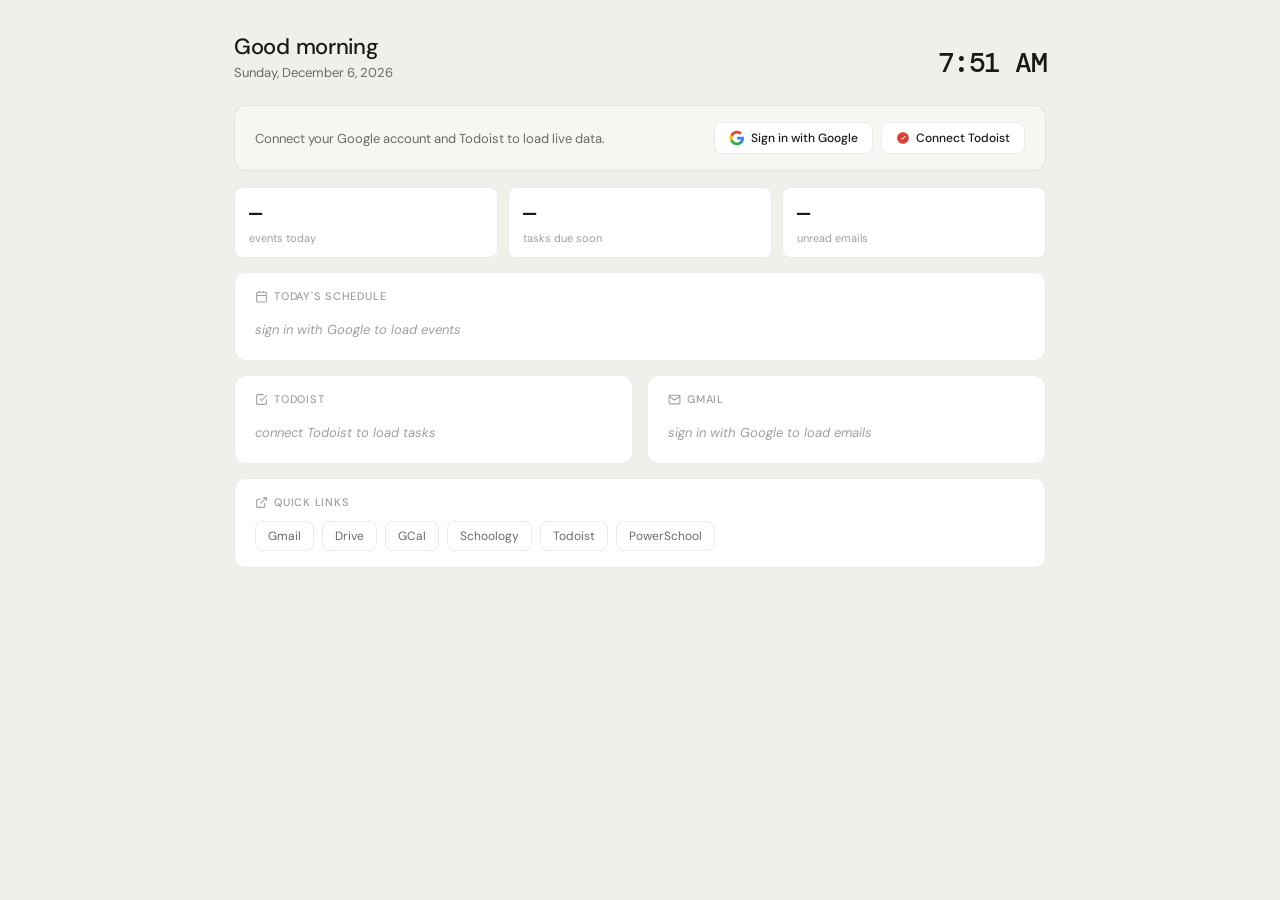
==== index.html @ 75e8c650 "feat: add Google and Todoist OAuth integration with PKCE - Implemented Google OAuth authentication a" ====
<!DOCTYPE html>
<html lang="en">
<head>
  <meta charset="UTF-8" />
  <meta name="viewport" content="width=device-width, initial-scale=1.0" />
  <title>SAS Dashboard</title>
  <link rel="stylesheet" href="src/style.css" />
  <link rel="preconnect" href="https://fonts.googleapis.com" />
  <link href="https://fonts.googleapis.com/css2?family=DM+Sans:wght@400;500&family=DM+Mono:wght@400;500&display=swap" rel="stylesheet" />
</head>
<body>
  <div id="app">
    <div class="dash">
      <div class="top-bar">
        <div class="greeting-block">
          <div class="greeting" id="greeting">Good morning</div>
          <div class="date-str" id="date-str"></div>
        </div>
        <div class="right-top">
          <div class="time-badge" id="clock"></div>
          <button class="signout-btn" id="signout-btn" style="display:none" onclick="signOut()">sign out</button>
        </div>
      </div>

      <div id="auth-banner" class="auth-banner">
        <div class="auth-text">Connect your Google account and Todoist to load live data.</div>
        <div class="auth-buttons">
          <button class="auth-btn google" id="google-auth-btn" onclick="signInGoogle()">
            <svg width="16" height="16" viewBox="0 0 24 24" fill="none" style="vertical-align:-3px;margin-right:6px"><path d="M22.56 12.25c0-.78-.07-1.53-.2-2.25H12v4.26h5.92c-.26 1.37-1.04 2.53-2.21 3.31v2.77h3.57c2.08-1.92 3.28-4.74 3.28-8.09z" fill="#4285F4"/><path d="M12 23c2.97 0 5.46-.98 7.28-2.66l-3.57-2.77c-.98.66-2.23 1.06-3.71 1.06-2.86 0-5.29-1.93-6.16-4.53H2.18v2.84C3.99 20.53 7.7 23 12 23z" fill="#34A853"/><path d="M5.84 14.09c-.22-.66-.35-1.36-.35-2.09s.13-1.43.35-2.09V7.07H2.18C1.43 8.55 1 10.22 1 12s.43 3.45 1.18 4.93l3.66-2.84z" fill="#FBBC05"/><path d="M12 5.38c1.62 0 3.06.56 4.21 1.64l3.15-3.15C17.45 2.09 14.97 1 12 1 7.7 1 3.99 3.47 2.18 7.07l3.66 2.84c.87-2.6 3.3-4.53 6.16-4.53z" fill="#EA4335"/></svg>
            Sign in with Google
          </button>
          <button class="auth-btn todoist" id="todoist-auth-btn" onclick="connectTodoist()">
            <svg width="14" height="14" viewBox="0 0 24 24" fill="#DB4035" style="vertical-align:-2px;margin-right:6px"><path d="M12 2C6.477 2 2 6.477 2 12s4.477 10 10 10 10-4.477 10-10S17.523 2 12 2zm4.5 7.5l-5.25 5.25-2.25-2.25 1.06-1.06 1.19 1.19 4.19-4.19L16.5 9.5z"/></svg>
            Connect Todoist
          </button>
        </div>
      </div>

      <div class="stat-row">
        <div class="stat">
          <div class="stat-val" id="stat-events">—</div>
          <div class="stat-lbl">events today</div>
        </div>
        <div class="stat">
          <div class="stat-val" id="stat-tasks">—</div>
          <div class="stat-lbl">tasks due soon</div>
        </div>
        <div class="stat">
          <div class="stat-val" id="stat-email">—</div>
          <div class="stat-lbl">unread emails</div>
        </div>
      </div>

      <div class="grid">
        <div class="card card-full">
          <div class="card-label">
            <svg width="13" height="13" viewBox="0 0 24 24" fill="none" stroke="currentColor" stroke-width="2" aria-hidden="true"><rect x="3" y="4" width="18" height="18" rx="2"/><line x1="16" y1="2" x2="16" y2="6"/><line x1="8" y1="2" x2="8" y2="6"/><line x1="3" y1="10" x2="21" y2="10"/></svg>
            today's schedule
          </div>
          <div id="events-list"><div class="empty-state">sign in with Google to load events</div></div>
        </div>

        <div class="card">
          <div class="card-label">
            <svg width="13" height="13" viewBox="0 0 24 24" fill="none" stroke="currentColor" stroke-width="2" aria-hidden="true"><polyline points="9 11 12 14 22 4"/><path d="M21 12v7a2 2 0 01-2 2H5a2 2 0 01-2-2V5a2 2 0 012-2h11"/></svg>
            todoist
          </div>
          <div id="tasks-list"><div class="empty-state">connect Todoist to load tasks</div></div>
        </div>

        <div class="card">
          <div class="card-label">
            <svg width="13" height="13" viewBox="0 0 24 24" fill="none" stroke="currentColor" stroke-width="2" aria-hidden="true"><path d="M4 4h16c1.1 0 2 .9 2 2v12c0 1.1-.9 2-2 2H4c-1.1 0-2-.9-2-2V6c0-1.1.9-2 2-2z"/><polyline points="22,6 12,13 2,6"/></svg>
            gmail
          </div>
          <div id="email-list"><div class="empty-state">sign in with Google to load emails</div></div>
        </div>

        <div class="card card-full">
          <div class="card-label">
            <svg width="13" height="13" viewBox="0 0 24 24" fill="none" stroke="currentColor" stroke-width="2" aria-hidden="true"><path d="M18 13v6a2 2 0 01-2 2H5a2 2 0 01-2-2V8a2 2 0 012-2h6"/><polyline points="15 3 21 3 21 9"/><line x1="10" y1="14" x2="21" y2="3"/></svg>
            quick links
          </div>
          <div class="links-row">
            <a class="quick-link" href="https://mail.google.com" target="_blank">Gmail</a>
            <a class="quick-link" href="https://drive.google.com" target="_blank">Drive</a>
            <a class="quick-link" href="https://calendar.google.com" target="_blank">GCal</a>
            <a class="quick-link" href="https://sas.schoology.com" target="_blank">Schoology</a>
            <a class="quick-link" href="https://todoist.com" target="_blank">Todoist</a>
            <a class="quick-link" href="https://powerschool.sas.edu.sg" target="_blank">PowerSchool</a>
          </div>
        </div>
      </div>
    </div>
  </div>

  <script src="src/config.js"></script>
  <script src="src/auth.js"></script>
  <script src="src/gcal.js"></script>
  <script src="src/gmail.js"></script>
  <script src="src/todoist.js"></script>
  <script src="src/ui.js"></script>
  <script src="src/app.js"></script>
</body>
</html>
---- src/style.css ----
:root {
  --bg: #ffffff;
  --bg-secondary: #f7f6f3;
  --bg-tertiary: #f0efe9;
  --text: #1a1917;
  --text-secondary: #6b6a65;
  --text-tertiary: #a09f99;
  --border: rgba(0,0,0,0.08);
  --border-hover: rgba(0,0,0,0.15);
  --radius-md: 8px;
  --radius-lg: 12px;
  --blue: #378ADD;
  --blue-bg: #E6F1FB;
  --blue-text: #0C447C;
  --teal: #1D9E75;
  --teal-bg: #E1F5EE;
  --teal-text: #085041;
  --coral: #D85A30;
  --coral-bg: #FAECE7;
  --coral-text: #4A1B0C;
  --purple: #7F77DD;
  --purple-bg: #EEEDFE;
  --purple-text: #26215C;
  --amber: #BA7517;
  --amber-bg: #FAEEDA;
  --amber-text: #412402;
  --font: 'DM Sans', system-ui, sans-serif;
  --font-mono: 'DM Mono', monospace;
}

@media (prefers-color-scheme: dark) {
  :root {
    --bg: #1c1b18;
    --bg-secondary: #242320;
    --bg-tertiary: #2a2926;
    --text: #f0efe9;
    --text-secondary: #9c9b95;
    --text-tertiary: #6b6a65;
    --border: rgba(255,255,255,0.08);
    --border-hover: rgba(255,255,255,0.15);
    --blue-bg: #0c2d4a;
    --blue-text: #85B7EB;
    --teal-bg: #062e22;
    --teal-text: #5DCAA5;
    --coral-bg: #3a1a0e;
    --coral-text: #F0997B;
    --purple-bg: #1e1c40;
    --purple-text: #AFA9EC;
    --amber-bg: #2e1e06;
    --amber-text: #FAC775;
  }
}

*, *::before, *::after { box-sizing: border-box; margin: 0; padding: 0; }

html, body {
  min-height: 100vh;
  background: var(--bg-tertiary);
  font-family: var(--font);
  color: var(--text);
  -webkit-font-smoothing: antialiased;
}

#app {
  max-width: 860px;
  margin: 0 auto;
  padding: 2rem 1.5rem 4rem;
}

.dash {}

.top-bar {
  display: flex;
  justify-content: space-between;
  align-items: flex-end;
  margin-bottom: 1.5rem;
}

.right-top {
  display: flex;
  flex-direction: column;
  align-items: flex-end;
  gap: 4px;
}

.greeting {
  font-size: 22px;
  font-weight: 500;
  color: var(--text);
  letter-spacing: -0.3px;
}

.date-str {
  font-size: 13px;
  color: var(--text-secondary);
  margin-top: 3px;
}

.time-badge {
  font-size: 28px;
  font-weight: 500;
  color: var(--text);
  letter-spacing: -1.5px;
  font-family: var(--font-mono);
}

.signout-btn {
  font-size: 11px;
  color: var(--text-tertiary);
  background: none;
  border: none;
  cursor: pointer;
  padding: 0;
  font-family: var(--font);
  text-decoration: underline;
  text-underline-offset: 2px;
}

.signout-btn:hover { color: var(--coral); }

.auth-banner {
  background: var(--bg-secondary);
  border: 0.5px solid var(--border);
  border-radius: var(--radius-lg);
  padding: 1rem 1.25rem;
  margin-bottom: 1rem;
  display: flex;
  align-items: center;
  justify-content: space-between;
  gap: 1rem;
  flex-wrap: wrap;
}

.auth-banner.hidden { display: none; }

.auth-text {
  font-size: 13px;
  color: var(--text-secondary);
}

.auth-buttons {
  display: flex;
  gap: 8px;
  flex-wrap: wrap;
}

.auth-btn {
  display: inline-flex;
  align-items: center;
  font-size: 12px;
  font-family: var(--font);
  font-weight: 500;
  padding: 7px 14px;
  border-radius: var(--radius-md);
  border: 0.5px solid var(--border);
  cursor: pointer;
  transition: background 0.1s, opacity 0.1s;
  background: var(--bg);
  color: var(--text);
}

.auth-btn:hover { background: var(--bg-tertiary); }
.auth-btn:disabled { opacity: 0.5; cursor: default; }
.auth-btn.connected { color: var(--teal); border-color: var(--teal); }

.stat-row {
  display: grid;
  grid-template-columns: repeat(3, 1fr);
  gap: 10px;
  margin-bottom: 14px;
}

.stat {
  background: var(--bg);
  border: 0.5px solid var(--border);
  border-radius: var(--radius-md);
  padding: 12px 14px;
}

.stat-val {
  font-size: 22px;
  font-weight: 500;
  color: var(--text);
  font-family: var(--font-mono);
  letter-spacing: -0.5px;
}

.stat-lbl {
  font-size: 11px;
  color: var(--text-tertiary);
  margin-top: 2px;
}

.grid {
  display: grid;
  grid-template-columns: 1fr 1fr;
  gap: 14px;
}

.card {
  background: var(--bg);
  border: 0.5px solid var(--border);
  border-radius: var(--radius-lg);
  padding: 1rem 1.25rem;
}

.card-full { grid-column: 1 / -1; }

.card-label {
  font-size: 11px;
  font-weight: 500;
  color: var(--text-tertiary);
  text-transform: uppercase;
  letter-spacing: 0.07em;
  margin-bottom: 12px;
  display: flex;
  align-items: center;
  gap: 6px;
}

.empty-state {
  font-size: 13px;
  color: var(--text-tertiary);
  padding: 6px 0;
  font-style: italic;
}

/* Events */
.event-row {
  display: flex;
  align-items: flex-start;
  gap: 10px;
  padding: 7px 0;
  border-bottom: 0.5px solid var(--border);
}
.event-row:last-child { border-bottom: none; padding-bottom: 0; }

.event-dot {
  width: 7px;
  height: 7px;
  border-radius: 50%;
  margin-top: 5px;
  flex-shrink: 0;
}

.event-time {
  font-size: 11px;
  color: var(--text-tertiary);
  min-width: 40px;
  margin-top: 1px;
  font-family: var(--font-mono);
}

.event-title { font-size: 13px; color: var(--text); line-height: 1.4; }
.event-title.now { font-weight: 500; }
.event-sub { font-size: 11px; color: var(--text-secondary); margin-top: 1px; }

.now-badge {
  font-size: 10px;
  font-weight: 500;
  background: var(--blue-bg);
  color: var(--blue-text);
  padding: 1px 6px;
  border-radius: 99px;
  margin-left: 6px;
  vertical-align: middle;
}

/* Tasks */
.task-row {
  display: flex;
  align-items: center;
  gap: 10px;
  padding: 7px 0;
  border-bottom: 0.5px solid var(--border);
}
.task-row:last-child { border-bottom: none; padding-bottom: 0; }

.task-check {
  width: 16px;
  height: 16px;
  border-radius: 4px;
  border: 0.5px solid var(--border-hover);
  flex-shrink: 0;
  cursor: pointer;
  display: flex;
  align-items: center;
  justify-content: center;
  transition: background 0.15s, border-color 0.15s;
}
.task-check:hover { border-color: var(--teal); }
.task-check.done { background: var(--teal); border-color: var(--teal); }
.task-check.done::after { content: ''; display: block; width: 4px; height: 7px; border: 2px solid white; border-top: none; border-left: none; transform: rotate(45deg) translate(-1px, -1px); }

.task-text { font-size: 13px; color: var(--text); flex: 1; line-height: 1.4; }
.task-text.done { text-decoration: line-through; color: var(--text-tertiary); }

.task-due { font-size: 11px; color: var(--text-tertiary); white-space: nowrap; font-family: var(--font-mono); }
.task-due.urgent { color: var(--coral); }
.task-due.soon { color: var(--amber); }

/* Gmail */
.email-row {
  display: flex;
  align-items: flex-start;
  gap: 10px;
  padding: 7px 0;
  border-bottom: 0.5px solid var(--border);
  cursor: pointer;
}
.email-row:last-child { border-bottom: none; padding-bottom: 0; }
.email-row:hover .email-subject { color: var(--text); }

.unread-dot {
  width: 6px;
  height: 6px;
  border-radius: 50%;
  background: var(--blue);
  flex-shrink: 0;
  margin-top: 7px;
}
.unread-dot.hidden { visibility: hidden; }

.email-avatar {
  width: 28px;
  height: 28px;
  border-radius: 50%;
  display: flex;
  align-items: center;
  justify-content: center;
  font-size: 10px;
  font-weight: 500;
  flex-shrink: 0;
  background: var(--bg-secondary);
  color: var(--text-secondary);
}

.email-info { flex: 1; min-width: 0; }
.email-sender { font-size: 12px; font-weight: 500; color: var(--text); }
.email-subject { font-size: 12px; color: var(--text-secondary); white-space: nowrap; overflow: hidden; text-overflow: ellipsis; }
.email-time { font-size: 11px; color: var(--text-tertiary); white-space: nowrap; font-family: var(--font-mono); }

/* Quick links */
.links-row { display: flex; gap: 8px; flex-wrap: wrap; }

.quick-link {
  display: inline-flex;
  align-items: center;
  font-size: 12px;
  color: var(--text-secondary);
  border: 0.5px solid var(--border);
  border-radius: var(--radius-md);
  padding: 6px 12px;
  cursor: pointer;
  text-decoration: none;
  transition: background 0.1s, border-color 0.1s;
  background: var(--bg);
}
.quick-link:hover { background: var(--bg-secondary); border-color: var(--border-hover); color: var(--text); }

/* Loading shimmer */
.shimmer {
  height: 13px;
  border-radius: 4px;
  background: linear-gradient(90deg, var(--bg-secondary) 25%, var(--bg-tertiary) 50%, var(--bg-secondary) 75%);
  background-size: 200% 100%;
  animation: shimmer 1.2s infinite;
  margin: 8px 0;
}
@keyframes shimmer { 0% { background-position: 200% 0; } 100% { background-position: -200% 0; } }

/* Responsive */
@media (max-width: 600px) {
  #app { padding: 1.25rem 1rem 3rem; }
  .grid { grid-template-columns: 1fr; }
  .card-full { grid-column: 1; }
  .stat-row { grid-template-columns: repeat(3, 1fr); gap: 8px; }
  .stat-val { font-size: 18px; }
  .auth-banner { flex-direction: column; align-items: flex-start; }
  .time-badge { font-size: 22px; }
  .greeting { font-size: 18px; }
}
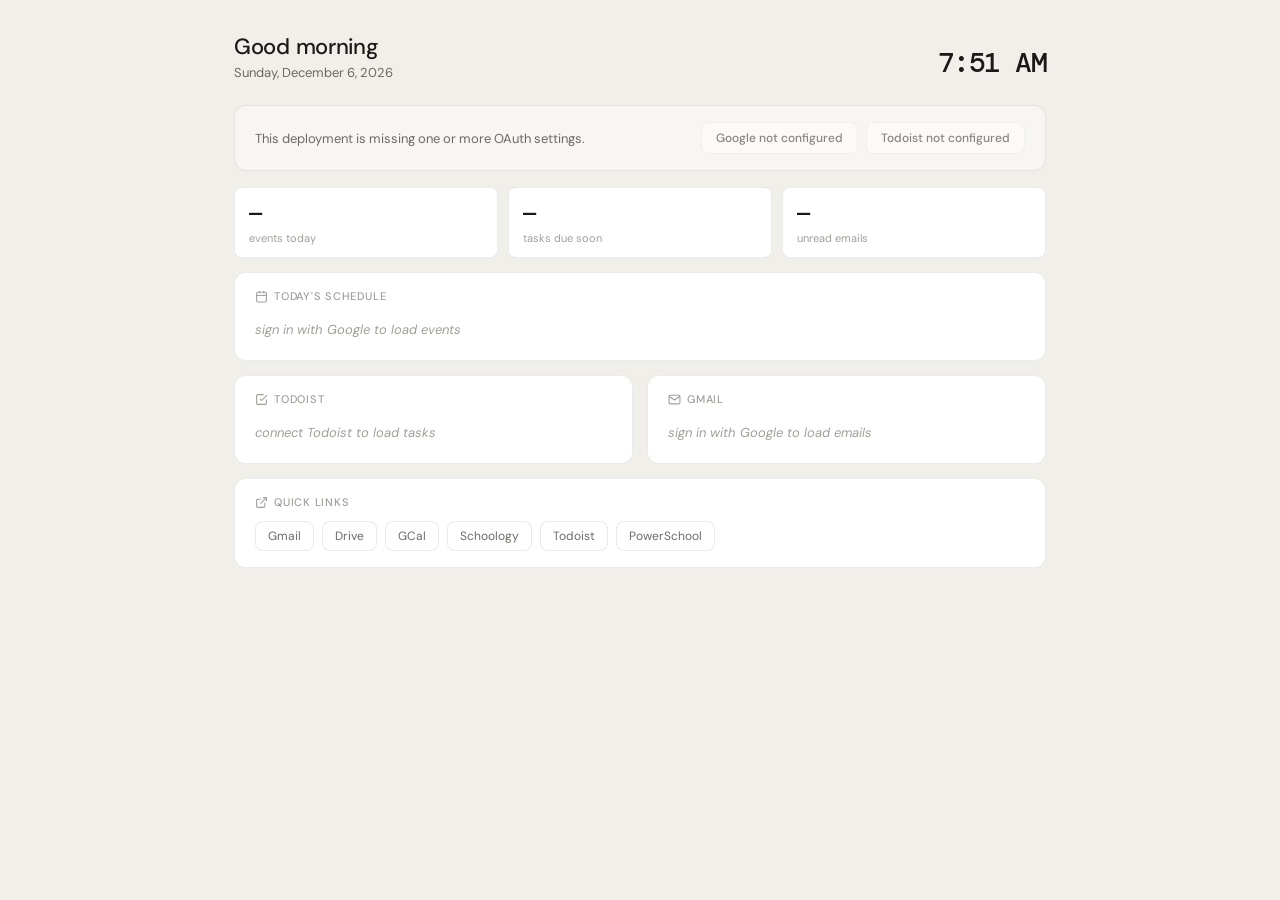
==== commit 3ae40144: "feat: enhance OAuth configuration and deployment process with GitHub Actions" ====
--- a/index.html
+++ b/index.html
@@ -94,6 +94,7 @@
     </div>
   </div>
 
+  <script src="src/runtime-secrets.js"></script>
   <script src="src/config.js"></script>
   <script src="src/auth.js"></script>
   <script src="src/gcal.js"></script>
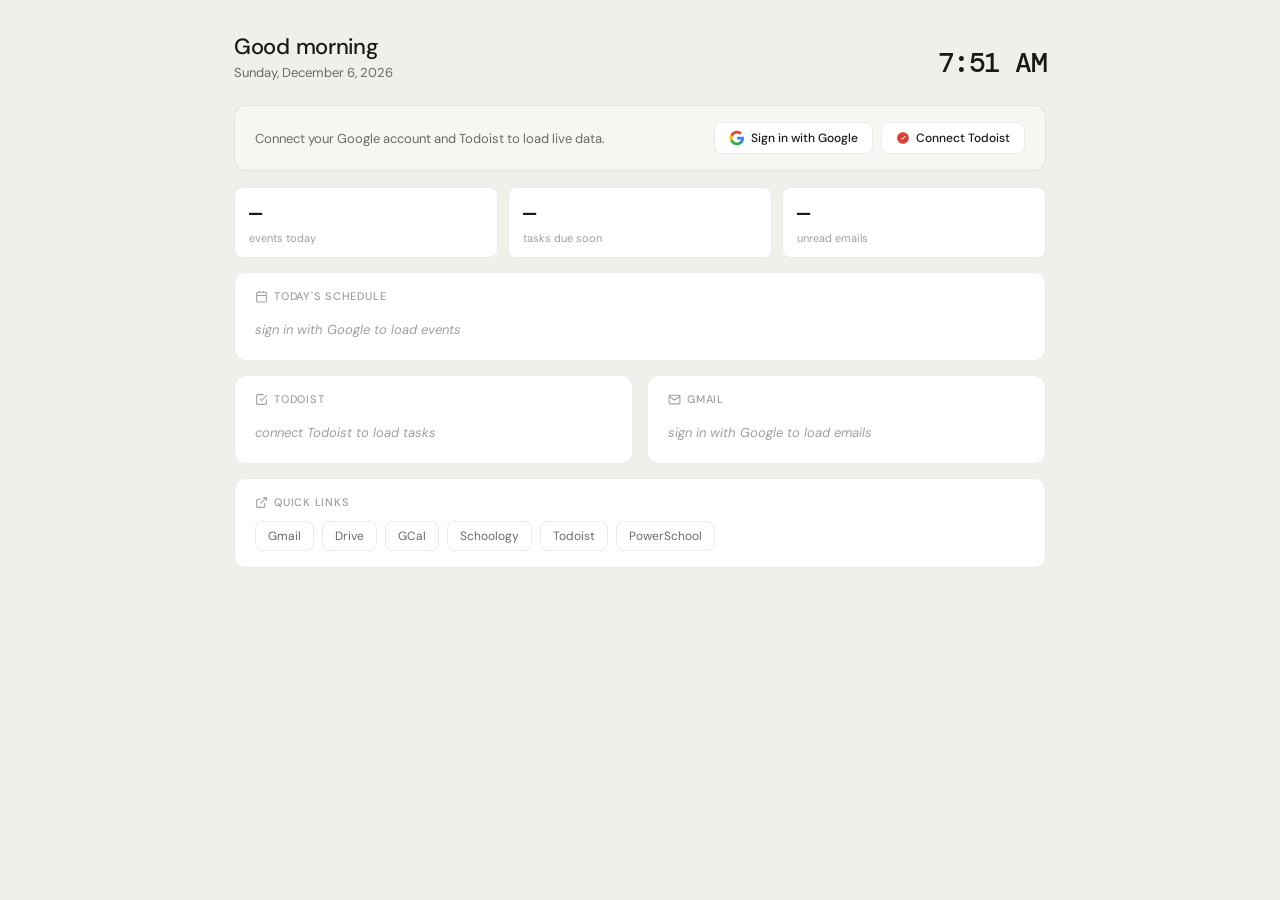
==== commit 0e0c102b: "refactor: remove GitHub Actions deployment workflow and update README for static site configuration" ====
--- a/index.html
+++ b/index.html
@@ -94,7 +94,6 @@
     </div>
   </div>
 
-  <script src="src/runtime-secrets.js"></script>
   <script src="src/config.js"></script>
   <script src="src/auth.js"></script>
   <script src="src/gcal.js"></script>
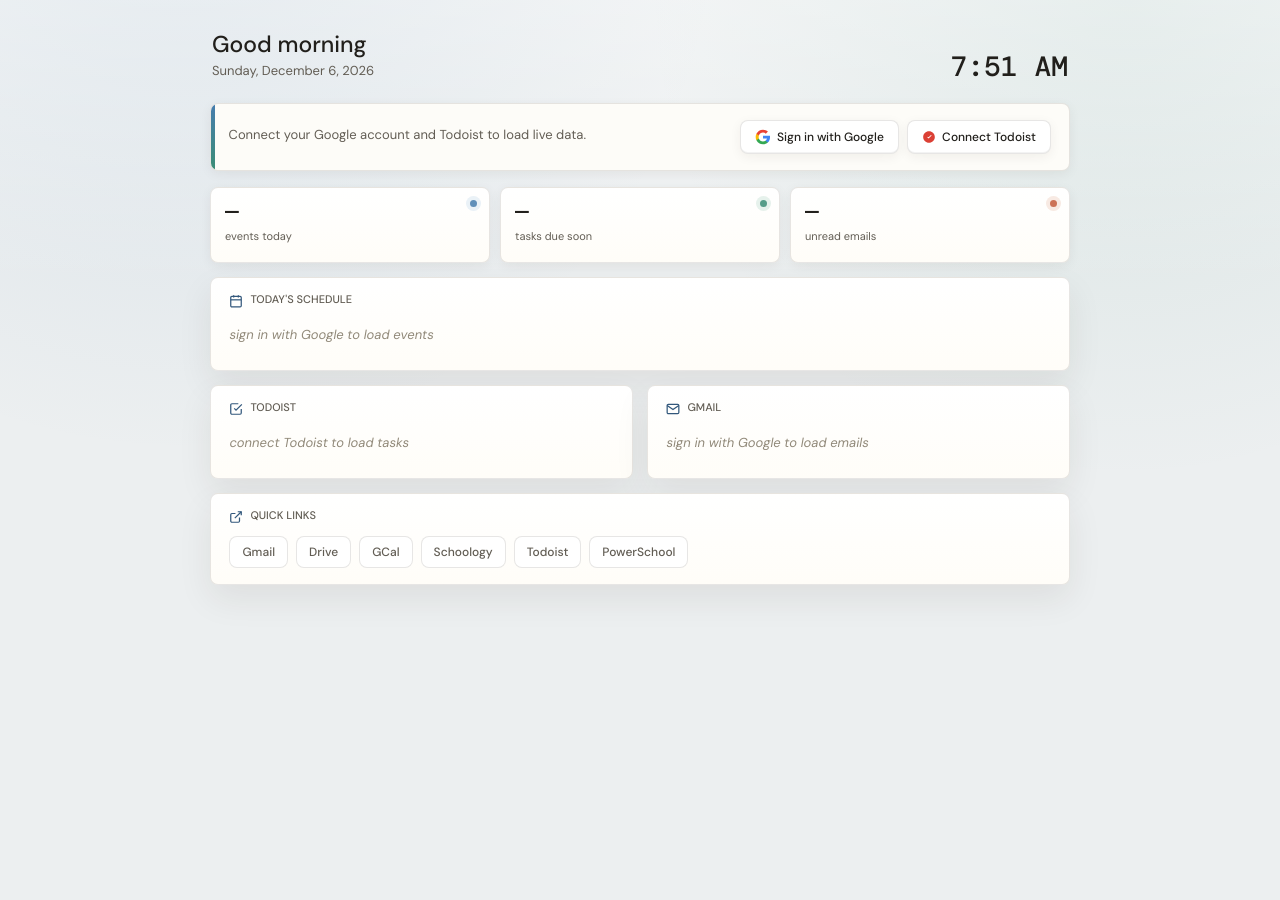
==== commit e8021616: "style: update styles for improved UI consistency and accessibility" ====
--- a/index.html
+++ b/index.html
@@ -6,7 +6,7 @@
   <title>SAS Dashboard</title>
   <link rel="stylesheet" href="src/style.css" />
   <link rel="preconnect" href="https://fonts.googleapis.com" />
-  <link href="https://fonts.googleapis.com/css2?family=DM+Sans:wght@400;500&family=DM+Mono:wght@400;500&display=swap" rel="stylesheet" />
+  <link href="https://fonts.googleapis.com/css2?family=DM+Sans:wght@400;500&amp;family=DM+Mono:wght@400;500&amp;display=swap" rel="stylesheet" />
 </head>
 <body>
   <div id="app">
@@ -82,18 +82,19 @@
             quick links
           </div>
           <div class="links-row">
-            <a class="quick-link" href="https://mail.google.com" target="_blank">Gmail</a>
-            <a class="quick-link" href="https://drive.google.com" target="_blank">Drive</a>
-            <a class="quick-link" href="https://calendar.google.com" target="_blank">GCal</a>
-            <a class="quick-link" href="https://sas.schoology.com" target="_blank">Schoology</a>
-            <a class="quick-link" href="https://todoist.com" target="_blank">Todoist</a>
-            <a class="quick-link" href="https://powerschool.sas.edu.sg" target="_blank">PowerSchool</a>
+            <a class="quick-link" href="https://mail.google.com" target="_blank" rel="noopener">Gmail</a>
+            <a class="quick-link" href="https://drive.google.com" target="_blank" rel="noopener">Drive</a>
+            <a class="quick-link" href="https://calendar.google.com" target="_blank" rel="noopener">GCal</a>
+            <a class="quick-link" href="https://sas.schoology.com" target="_blank" rel="noopener">Schoology</a>
+            <a class="quick-link" href="https://todoist.com" target="_blank" rel="noopener">Todoist</a>
+            <a class="quick-link" href="https://powerschool.sas.edu.sg" target="_blank" rel="noopener">PowerSchool</a>
           </div>
         </div>
       </div>
     </div>
   </div>
 
+  <script src="src/runtime-secrets.js"></script>
   <script src="src/config.js"></script>
   <script src="src/auth.js"></script>
   <script src="src/gcal.js"></script>
--- a/src/style.css
+++ b/src/style.css
@@ -1,315 +1,681 @@
 :root {
-  --bg: #ffffff;
-  --bg-secondary: #f7f6f3;
-  --bg-tertiary: #f0efe9;
-  --text: #1a1917;
-  --text-secondary: #6b6a65;
-  --text-tertiary: #a09f99;
-  --border: rgba(0,0,0,0.08);
-  --border-hover: rgba(0,0,0,0.15);
+  color-scheme: light dark;
+  --bg: #fbfaf7;
+  --bg-secondary: #f3f0ea;
+  --bg-tertiary: #eceff0;
+  --surface-warm: #fffdf8;
+  --surface-raised: #ffffff;
+  --text: #211f1b;
+  --text-secondary: #625d54;
+  --text-tertiary: #918979;
+  --border: rgba(36, 31, 24, 0.11);
+  --border-hover: rgba(36, 31, 24, 0.24);
+  --focus-ring: rgba(71, 125, 174, 0.28);
+  --shadow-soft: 0 14px 34px rgba(48, 38, 22, 0.08);
+  --shadow-lift: 0 18px 42px rgba(48, 38, 22, 0.11);
+  --shadow-tiny: 0 3px 12px rgba(48, 38, 22, 0.06);
+  --page-sheen: rgba(255, 255, 255, 0.36);
   --radius-md: 8px;
-  --radius-lg: 12px;
-  --blue: #378ADD;
-  --blue-bg: #E6F1FB;
-  --blue-text: #0C447C;
-  --teal: #1D9E75;
-  --teal-bg: #E1F5EE;
-  --teal-text: #085041;
-  --coral: #D85A30;
-  --coral-bg: #FAECE7;
-  --coral-text: #4A1B0C;
-  --purple: #7F77DD;
-  --purple-bg: #EEEDFE;
-  --purple-text: #26215C;
-  --amber: #BA7517;
-  --amber-bg: #FAEEDA;
-  --amber-text: #412402;
+  --radius-lg: 8px;
+  --blue: #477DAE;
+  --blue-bg: #E7F0F7;
+  --blue-text: #1C466E;
+  --teal: #3B8D76;
+  --teal-bg: #E3F0EA;
+  --teal-text: #184C3F;
+  --coral: #C45C3C;
+  --coral-bg: #F7E7DF;
+  --coral-text: #65301E;
+  --purple: #8370B5;
+  --purple-bg: #EEE9F6;
+  --purple-text: #46356B;
+  --amber: #B47824;
+  --amber-bg: #F7E9CD;
+  --amber-text: #5B3A0E;
   --font: 'DM Sans', system-ui, sans-serif;
   --font-mono: 'DM Mono', monospace;
 }
 
 @media (prefers-color-scheme: dark) {
   :root {
-    --bg: #1c1b18;
-    --bg-secondary: #242320;
-    --bg-tertiary: #2a2926;
-    --text: #f0efe9;
-    --text-secondary: #9c9b95;
-    --text-tertiary: #6b6a65;
-    --border: rgba(255,255,255,0.08);
-    --border-hover: rgba(255,255,255,0.15);
-    --blue-bg: #0c2d4a;
-    --blue-text: #85B7EB;
-    --teal-bg: #062e22;
-    --teal-text: #5DCAA5;
-    --coral-bg: #3a1a0e;
-    --coral-text: #F0997B;
-    --purple-bg: #1e1c40;
-    --purple-text: #AFA9EC;
-    --amber-bg: #2e1e06;
-    --amber-text: #FAC775;
-  }
-}
-
-*, *::before, *::after { box-sizing: border-box; margin: 0; padding: 0; }
-
-html, body {
+    --bg: #201f1c;
+    --bg-secondary: #2b2924;
+    --bg-tertiary: #151716;
+    --surface-warm: #25231f;
+    --surface-raised: #2a2823;
+    --text: #f4ead9;
+    --text-secondary: #c1b5a3;
+    --text-tertiary: #8f8372;
+    --border: rgba(255, 238, 210, 0.11);
+    --border-hover: rgba(255, 238, 210, 0.24);
+    --focus-ring: rgba(159, 196, 224, 0.24);
+    --shadow-soft: 0 18px 38px rgba(0, 0, 0, 0.26);
+    --shadow-lift: 0 22px 48px rgba(0, 0, 0, 0.34);
+    --shadow-tiny: 0 3px 14px rgba(0, 0, 0, 0.18);
+    --page-sheen: rgba(255, 238, 210, 0.04);
+    --blue-bg: #173145;
+    --blue-text: #9FC4E0;
+    --teal-bg: #14362D;
+    --teal-text: #8FCDB7;
+    --coral-bg: #3A2118;
+    --coral-text: #E8A184;
+    --purple-bg: #2C2540;
+    --purple-text: #C3B4EA;
+    --amber-bg: #3A2A12;
+    --amber-text: #EAC47E;
+  }
+}
+
+*, *::before, *::after {
+  box-sizing: border-box;
+  margin: 0;
+  padding: 0;
+}
+
+html {
+  min-height: 100%;
+  background:
+    radial-gradient(circle at 14% -10%, rgba(71, 125, 174, 0.12), transparent 34rem),
+    radial-gradient(circle at 88% 0%, rgba(59, 141, 118, 0.10), transparent 30rem),
+    var(--bg-tertiary);
+}
+
+body {
   min-height: 100vh;
-  background: var(--bg-tertiary);
+  background:
+    linear-gradient(180deg, var(--page-sheen), transparent 18rem),
+    transparent;
   font-family: var(--font);
   color: var(--text);
   -webkit-font-smoothing: antialiased;
+  text-rendering: geometricPrecision;
+}
+
+button,
+a {
+  -webkit-tap-highlight-color: transparent;
+}
+
+button,
+input,
+textarea,
+select {
+  font: inherit;
+}
+
+button:focus-visible,
+a:focus-visible,
+.task-check:focus-visible,
+.email-row:focus-visible {
+  outline: 3px solid var(--focus-ring);
+  outline-offset: 3px;
 }
 
 #app {
-  max-width: 860px;
+  width: min(100%, 908px);
   margin: 0 auto;
   padding: 2rem 1.5rem 4rem;
 }
 
-.dash {}
+.dash {
+  isolation: isolate;
+}
 
 .top-bar {
   display: flex;
   justify-content: space-between;
   align-items: flex-end;
-  margin-bottom: 1.5rem;
+  gap: 1rem;
+  margin-bottom: 1.35rem;
+  padding: 0 2px;
+}
+
+.greeting-block {
+  min-width: 0;
 }
 
 .right-top {
   display: flex;
   flex-direction: column;
   align-items: flex-end;
-  gap: 4px;
+  gap: 5px;
+  flex-shrink: 0;
 }
 
 .greeting {
-  font-size: 22px;
+  font-size: 23px;
   font-weight: 500;
   color: var(--text);
-  letter-spacing: -0.3px;
+  letter-spacing: 0;
+  line-height: 1.15;
 }
 
 .date-str {
   font-size: 13px;
   color: var(--text-secondary);
-  margin-top: 3px;
+  margin-top: 5px;
+  line-height: 1.35;
 }
 
 .time-badge {
   font-size: 28px;
   font-weight: 500;
   color: var(--text);
-  letter-spacing: -1.5px;
+  letter-spacing: 0;
+  line-height: 1;
   font-family: var(--font-mono);
+  font-variant-numeric: tabular-nums;
 }
 
 .signout-btn {
+  min-height: 24px;
   font-size: 11px;
   color: var(--text-tertiary);
   background: none;
   border: none;
   cursor: pointer;
-  padding: 0;
+  padding: 2px 0;
   font-family: var(--font);
   text-decoration: underline;
-  text-underline-offset: 2px;
-}
-
-.signout-btn:hover { color: var(--coral); }
+  text-underline-offset: 3px;
+  transition: color 0.16s ease;
+}
+
+.signout-btn:hover {
+  color: var(--coral);
+}
 
 .auth-banner {
-  background: var(--bg-secondary);
-  border: 0.5px solid var(--border);
+  position: relative;
+  overflow: hidden;
+  background: color-mix(in srgb, var(--surface-warm) 90%, var(--blue-bg));
+  border: 1px solid var(--border);
   border-radius: var(--radius-lg);
-  padding: 1rem 1.25rem;
+  padding: 1rem 1.1rem;
   margin-bottom: 1rem;
   display: flex;
   align-items: center;
   justify-content: space-between;
   gap: 1rem;
   flex-wrap: wrap;
-}
-
-.auth-banner.hidden { display: none; }
+  box-shadow: var(--shadow-tiny);
+}
+
+.auth-banner::before {
+  content: '';
+  position: absolute;
+  inset: 0 auto 0 0;
+  width: 4px;
+  background: linear-gradient(180deg, var(--blue), var(--teal));
+}
+
+.auth-banner.hidden {
+  display: none;
+}
 
 .auth-text {
+  position: relative;
+  max-width: 32rem;
   font-size: 13px;
+  line-height: 1.45;
   color: var(--text-secondary);
 }
 
 .auth-buttons {
+  position: relative;
   display: flex;
   gap: 8px;
   flex-wrap: wrap;
 }
 
 .auth-btn {
+  min-height: 34px;
   display: inline-flex;
   align-items: center;
+  justify-content: center;
   font-size: 12px;
   font-family: var(--font);
   font-weight: 500;
-  padding: 7px 14px;
+  line-height: 1;
+  padding: 8px 14px;
   border-radius: var(--radius-md);
-  border: 0.5px solid var(--border);
+  border: 1px solid var(--border);
   cursor: pointer;
-  transition: background 0.1s, opacity 0.1s;
+  transition:
+    background 0.16s ease,
+    border-color 0.16s ease,
+    box-shadow 0.16s ease,
+    color 0.16s ease,
+    opacity 0.16s ease,
+    transform 0.16s ease;
+  background: var(--surface-raised);
+  color: var(--text);
+  box-shadow: inset 0 -1px 0 rgba(36, 31, 24, 0.05), var(--shadow-tiny);
+}
+
+.auth-btn svg {
+  flex: 0 0 auto;
+}
+
+.auth-btn:hover {
   background: var(--bg);
-  color: var(--text);
-}
-
-.auth-btn:hover { background: var(--bg-tertiary); }
-.auth-btn:disabled { opacity: 0.5; cursor: default; }
-.auth-btn.connected { color: var(--teal); border-color: var(--teal); }
+  border-color: var(--border-hover);
+  transform: translateY(-1px);
+}
+
+.auth-btn:active {
+  transform: translateY(0);
+}
+
+.auth-btn:disabled {
+  opacity: 0.55;
+  cursor: default;
+  transform: none;
+}
+
+.auth-btn.connected {
+  color: var(--teal-text);
+  border-color: color-mix(in srgb, var(--teal) 58%, transparent);
+  background: var(--teal-bg);
+}
 
 .stat-row {
   display: grid;
-  grid-template-columns: repeat(3, 1fr);
+  grid-template-columns: repeat(3, minmax(0, 1fr));
   gap: 10px;
   margin-bottom: 14px;
 }
 
 .stat {
-  background: var(--bg);
-  border: 0.5px solid var(--border);
+  position: relative;
+  overflow: hidden;
+  min-height: 76px;
+  background: linear-gradient(180deg, var(--surface-raised), var(--surface-warm));
+  border: 1px solid var(--border);
   border-radius: var(--radius-md);
   padding: 12px 14px;
+  box-shadow: var(--shadow-tiny);
+}
+
+.stat::after {
+  content: '';
+  position: absolute;
+  right: 12px;
+  top: 12px;
+  width: 7px;
+  height: 7px;
+  border-radius: 50%;
+  background: var(--blue);
+  box-shadow: 0 0 0 4px var(--blue-bg);
+  opacity: 0.86;
+}
+
+.stat:nth-child(2)::after {
+  background: var(--teal);
+  box-shadow: 0 0 0 4px var(--teal-bg);
+}
+
+.stat:nth-child(3)::after {
+  background: var(--coral);
+  box-shadow: 0 0 0 4px var(--coral-bg);
 }
 
 .stat-val {
-  font-size: 22px;
+  font-size: 23px;
   font-weight: 500;
   color: var(--text);
   font-family: var(--font-mono);
-  letter-spacing: -0.5px;
+  font-variant-numeric: tabular-nums;
+  letter-spacing: 0;
+  line-height: 1.15;
 }
 
 .stat-lbl {
   font-size: 11px;
-  color: var(--text-tertiary);
-  margin-top: 2px;
+  color: var(--text-secondary);
+  margin-top: 5px;
+  line-height: 1.25;
 }
 
 .grid {
   display: grid;
-  grid-template-columns: 1fr 1fr;
+  grid-template-columns: minmax(0, 1fr) minmax(0, 1fr);
   gap: 14px;
 }
 
 .card {
-  background: var(--bg);
-  border: 0.5px solid var(--border);
+  background: linear-gradient(180deg, var(--surface-raised), var(--surface-warm));
+  border: 1px solid var(--border);
   border-radius: var(--radius-lg);
-  padding: 1rem 1.25rem;
-}
-
-.card-full { grid-column: 1 / -1; }
+  padding: 1rem 1.15rem;
+  box-shadow: var(--shadow-soft);
+  transition:
+    border-color 0.18s ease,
+    box-shadow 0.18s ease,
+    transform 0.18s ease;
+}
+
+.card:hover {
+  border-color: color-mix(in srgb, var(--border-hover) 72%, transparent);
+  box-shadow: var(--shadow-lift);
+  transform: translateY(-1px);
+}
+
+.card-full {
+  grid-column: 1 / -1;
+}
 
 .card-label {
   font-size: 11px;
   font-weight: 500;
-  color: var(--text-tertiary);
+  color: var(--text-secondary);
   text-transform: uppercase;
-  letter-spacing: 0.07em;
+  letter-spacing: 0;
   margin-bottom: 12px;
   display: flex;
   align-items: center;
-  gap: 6px;
+  gap: 7px;
+  line-height: 1;
+}
+
+.card-label svg {
+  width: 14px;
+  height: 14px;
+  color: var(--blue-text);
+  opacity: 0.9;
+  stroke-width: 2.1;
 }
 
 .empty-state {
+  min-height: 34px;
+  display: flex;
+  align-items: center;
   font-size: 13px;
   color: var(--text-tertiary);
-  padding: 6px 0;
+  line-height: 1.45;
+  padding: 7px 0;
   font-style: italic;
 }
 
 /* Events */
 .event-row {
-  display: flex;
+  position: relative;
+  display: grid;
+  grid-template-columns: 12px minmax(48px, auto) minmax(0, 1fr);
   align-items: flex-start;
   gap: 10px;
-  padding: 7px 0;
-  border-bottom: 0.5px solid var(--border);
-}
-.event-row:last-child { border-bottom: none; padding-bottom: 0; }
+  padding: 9px 0;
+  border-bottom: 1px solid var(--border);
+}
+
+.event-row:last-child {
+  border-bottom: none;
+  padding-bottom: 0;
+}
 
 .event-dot {
-  width: 7px;
-  height: 7px;
+  width: 8px;
+  height: 8px;
   border-radius: 50%;
   margin-top: 5px;
   flex-shrink: 0;
+  background: var(--teal);
+  box-shadow: 0 0 0 3px var(--teal-bg);
 }
 
 .event-time {
   font-size: 11px;
   color: var(--text-tertiary);
-  min-width: 40px;
+  min-width: 44px;
   margin-top: 1px;
   font-family: var(--font-mono);
-}
-
-.event-title { font-size: 13px; color: var(--text); line-height: 1.4; }
-.event-title.now { font-weight: 500; }
-.event-sub { font-size: 11px; color: var(--text-secondary); margin-top: 1px; }
+  font-variant-numeric: tabular-nums;
+  line-height: 1.35;
+  white-space: nowrap;
+}
+
+.event-main {
+  min-width: 0;
+}
+
+.event-title {
+  font-size: 13px;
+  color: var(--text);
+  line-height: 1.42;
+  overflow-wrap: anywhere;
+}
+
+.event-title.now {
+  font-weight: 500;
+}
+
+.event-sub {
+  font-size: 11px;
+  color: var(--text-secondary);
+  margin-top: 2px;
+  line-height: 1.35;
+  overflow-wrap: anywhere;
+}
+
+.event-calendar {
+  font-size: 10px;
+  color: var(--text-tertiary);
+  margin-top: 2px;
+  line-height: 1.3;
+}
 
 .now-badge {
+  display: inline-flex;
+  align-items: center;
+  min-height: 17px;
   font-size: 10px;
   font-weight: 500;
   background: var(--blue-bg);
   color: var(--blue-text);
   padding: 1px 6px;
-  border-radius: 99px;
+  border: 1px solid color-mix(in srgb, var(--blue) 16%, transparent);
+  border-radius: 999px;
   margin-left: 6px;
-  vertical-align: middle;
+  vertical-align: 1px;
 }
 
 /* Tasks */
 .task-row {
-  display: flex;
-  align-items: center;
+  display: grid;
+  grid-template-columns: 18px minmax(0, 1fr) auto;
+  align-items: flex-start;
   gap: 10px;
-  padding: 7px 0;
-  border-bottom: 0.5px solid var(--border);
-}
-.task-row:last-child { border-bottom: none; padding-bottom: 0; }
+  padding: 9px 0;
+  border-bottom: 1px solid var(--border);
+}
+
+.task-row:last-child {
+  border-bottom: none;
+  padding-bottom: 0;
+}
 
 .task-check {
-  width: 16px;
-  height: 16px;
-  border-radius: 4px;
-  border: 0.5px solid var(--border-hover);
+  width: 17px;
+  height: 17px;
+  border-radius: 5px;
+  border: 1px solid var(--border-hover);
   flex-shrink: 0;
   cursor: pointer;
   display: flex;
   align-items: center;
   justify-content: center;
-  transition: background 0.15s, border-color 0.15s;
-}
-.task-check:hover { border-color: var(--teal); }
-.task-check.done { background: var(--teal); border-color: var(--teal); }
-.task-check.done::after { content: ''; display: block; width: 4px; height: 7px; border: 2px solid white; border-top: none; border-left: none; transform: rotate(45deg) translate(-1px, -1px); }
-
-.task-text { font-size: 13px; color: var(--text); flex: 1; line-height: 1.4; }
-.task-text.done { text-decoration: line-through; color: var(--text-tertiary); }
-
-.task-due { font-size: 11px; color: var(--text-tertiary); white-space: nowrap; font-family: var(--font-mono); }
-.task-due.urgent { color: var(--coral); }
-.task-due.soon { color: var(--amber); }
+  transition:
+    background 0.16s ease,
+    border-color 0.16s ease,
+    box-shadow 0.16s ease,
+    transform 0.16s ease;
+  margin-top: 1px;
+  background: var(--surface-raised);
+}
+
+.task-check:hover {
+  border-color: var(--teal);
+  transform: scale(1.04);
+}
+
+.task-check.done {
+  background: var(--teal);
+  border-color: var(--teal);
+}
+
+.task-check.done::after {
+  content: '';
+  display: block;
+  width: 4px;
+  height: 8px;
+  border: 2px solid white;
+  border-top: none;
+  border-left: none;
+  transform: rotate(45deg) translate(-1px, -1px);
+}
+
+.task-check.priority-high {
+  border-color: var(--coral);
+  box-shadow: inset 0 0 0 2px var(--coral-bg);
+}
+
+.task-check.priority-mid {
+  border-color: var(--amber);
+  box-shadow: inset 0 0 0 2px var(--amber-bg);
+}
+
+.task-check.priority-low {
+  border-color: var(--blue);
+  box-shadow: inset 0 0 0 2px var(--blue-bg);
+}
+
+.task-check.priority-neutral {
+  border-color: var(--border-hover);
+}
+
+.task-check.priority-high:hover {
+  background: var(--coral-bg);
+}
+
+.task-check.priority-mid:hover {
+  background: var(--amber-bg);
+}
+
+.task-check.priority-low:hover {
+  background: var(--blue-bg);
+}
+
+.task-check.done.priority-high {
+  background: var(--coral);
+  border-color: var(--coral);
+  box-shadow: none;
+}
+
+.task-check.done.priority-mid {
+  background: var(--amber);
+  border-color: var(--amber);
+  box-shadow: none;
+}
+
+.task-check.done.priority-low {
+  background: var(--blue);
+  border-color: var(--blue);
+  box-shadow: none;
+}
+
+.task-main {
+  flex: 1;
+  min-width: 0;
+}
+
+.task-text {
+  font-size: 13px;
+  color: var(--text);
+  line-height: 1.42;
+  overflow-wrap: anywhere;
+}
+
+.task-text.done {
+  text-decoration: line-through;
+  color: var(--text-tertiary);
+}
+
+.task-labels {
+  display: flex;
+  gap: 5px;
+  flex-wrap: wrap;
+  margin-top: 6px;
+}
+
+.task-label {
+  max-width: 110px;
+  overflow: hidden;
+  text-overflow: ellipsis;
+  white-space: nowrap;
+  font-size: 10px;
+  color: var(--teal-text);
+  background: var(--teal-bg);
+  border: 1px solid color-mix(in srgb, var(--teal) 18%, transparent);
+  border-radius: 999px;
+  padding: 2px 7px;
+  line-height: 1.2;
+}
+
+.task-due {
+  min-height: 20px;
+  display: inline-flex;
+  align-items: center;
+  justify-content: center;
+  font-size: 10px;
+  color: var(--text-tertiary);
+  white-space: nowrap;
+  font-family: var(--font-mono);
+  font-variant-numeric: tabular-nums;
+  margin-top: 0;
+  padding: 2px 6px;
+  border-radius: 999px;
+  line-height: 1;
+}
+
+.task-due.urgent {
+  color: var(--coral-text);
+  background: var(--coral-bg);
+}
+
+.task-due.soon {
+  color: var(--amber-text);
+  background: var(--amber-bg);
+}
 
 /* Gmail */
 .email-row {
-  display: flex;
+  display: grid;
+  grid-template-columns: 8px 28px minmax(0, 1fr) auto;
   align-items: flex-start;
   gap: 10px;
-  padding: 7px 0;
-  border-bottom: 0.5px solid var(--border);
+  padding: 9px 0;
+  border-bottom: 1px solid var(--border);
   cursor: pointer;
-}
-.email-row:last-child { border-bottom: none; padding-bottom: 0; }
-.email-row:hover .email-subject { color: var(--text); }
+  border-radius: 6px;
+  transition:
+    background 0.16s ease,
+    color 0.16s ease,
+    transform 0.16s ease;
+}
+
+.email-row:last-child {
+  border-bottom: none;
+  padding-bottom: 0;
+}
+
+.email-row:hover {
+  background: color-mix(in srgb, var(--blue-bg) 28%, transparent);
+  transform: translateX(1px);
+}
+
+.email-row:hover .email-subject {
+  color: var(--text);
+}
 
 .unread-dot {
   width: 6px;
@@ -317,9 +683,13 @@
   border-radius: 50%;
   background: var(--blue);
   flex-shrink: 0;
-  margin-top: 7px;
-}
-.unread-dot.hidden { visibility: hidden; }
+  margin-top: 11px;
+  box-shadow: 0 0 0 3px var(--blue-bg);
+}
+
+.unread-dot.hidden {
+  visibility: hidden;
+}
 
 .email-avatar {
   width: 28px;
@@ -333,50 +703,312 @@
   flex-shrink: 0;
   background: var(--bg-secondary);
   color: var(--text-secondary);
-}
-
-.email-info { flex: 1; min-width: 0; }
-.email-sender { font-size: 12px; font-weight: 500; color: var(--text); }
-.email-subject { font-size: 12px; color: var(--text-secondary); white-space: nowrap; overflow: hidden; text-overflow: ellipsis; }
-.email-time { font-size: 11px; color: var(--text-tertiary); white-space: nowrap; font-family: var(--font-mono); }
+  border: 1px solid var(--border);
+  overflow: hidden;
+  object-fit: cover;
+  box-shadow: 0 2px 7px rgba(48, 38, 22, 0.10);
+}
+
+.email-avatar.photo {
+  background: var(--bg-secondary);
+}
+
+.email-info {
+  flex: 1;
+  min-width: 0;
+  padding-top: 1px;
+}
+
+.email-sender {
+  font-size: 12px;
+  font-weight: 500;
+  color: var(--text);
+  line-height: 1.25;
+  overflow: hidden;
+  text-overflow: ellipsis;
+  white-space: nowrap;
+}
+
+.email-subject {
+  font-size: 12px;
+  color: var(--text-secondary);
+  line-height: 1.35;
+  white-space: nowrap;
+  overflow: hidden;
+  text-overflow: ellipsis;
+}
+
+.email-time {
+  font-size: 11px;
+  color: var(--text-tertiary);
+  white-space: nowrap;
+  font-family: var(--font-mono);
+  font-variant-numeric: tabular-nums;
+  line-height: 1.25;
+  padding-top: 2px;
+}
 
 /* Quick links */
-.links-row { display: flex; gap: 8px; flex-wrap: wrap; }
+.links-row {
+  display: flex;
+  gap: 8px;
+  flex-wrap: wrap;
+}
 
 .quick-link {
+  min-height: 32px;
   display: inline-flex;
   align-items: center;
+  justify-content: center;
   font-size: 12px;
+  font-weight: 500;
   color: var(--text-secondary);
-  border: 0.5px solid var(--border);
+  border: 1px solid var(--border);
   border-radius: var(--radius-md);
-  padding: 6px 12px;
+  padding: 7px 12px;
   cursor: pointer;
   text-decoration: none;
-  transition: background 0.1s, border-color 0.1s;
+  transition:
+    background 0.16s ease,
+    border-color 0.16s ease,
+    color 0.16s ease,
+    box-shadow 0.16s ease,
+    transform 0.16s ease;
+  background: var(--surface-raised);
+}
+
+.quick-link:hover {
   background: var(--bg);
-}
-.quick-link:hover { background: var(--bg-secondary); border-color: var(--border-hover); color: var(--text); }
+  border-color: var(--border-hover);
+  color: var(--text);
+  box-shadow: var(--shadow-tiny);
+  transform: translateY(-1px);
+}
+
+.quick-link:active {
+  transform: translateY(0);
+}
+
+.blue {
+  background: var(--blue-bg);
+  color: var(--blue-text);
+}
+
+.teal {
+  background: var(--teal-bg);
+  color: var(--teal-text);
+}
+
+.coral {
+  background: var(--coral-bg);
+  color: var(--coral-text);
+}
+
+.purple {
+  background: var(--purple-bg);
+  color: var(--purple-text);
+}
+
+.amber {
+  background: var(--amber-bg);
+  color: var(--amber-text);
+}
+
+.event-dot.blue {
+  background: var(--blue);
+  box-shadow: 0 0 0 3px var(--blue-bg);
+}
+
+.event-dot.teal {
+  background: var(--teal);
+  box-shadow: 0 0 0 3px var(--teal-bg);
+}
+
+.event-dot.coral {
+  background: var(--coral);
+  box-shadow: 0 0 0 3px var(--coral-bg);
+}
+
+.event-dot.purple {
+  background: var(--purple);
+  box-shadow: 0 0 0 3px var(--purple-bg);
+}
+
+.event-dot.amber {
+  background: var(--amber);
+  box-shadow: 0 0 0 3px var(--amber-bg);
+}
 
 /* Loading shimmer */
 .shimmer {
   height: 13px;
-  border-radius: 4px;
-  background: linear-gradient(90deg, var(--bg-secondary) 25%, var(--bg-tertiary) 50%, var(--bg-secondary) 75%);
+  border-radius: 999px;
+  background:
+    linear-gradient(
+      90deg,
+      var(--bg-secondary) 25%,
+      color-mix(in srgb, var(--bg-tertiary) 68%, white) 50%,
+      var(--bg-secondary) 75%
+    );
   background-size: 200% 100%;
-  animation: shimmer 1.2s infinite;
-  margin: 8px 0;
-}
-@keyframes shimmer { 0% { background-position: 200% 0; } 100% { background-position: -200% 0; } }
+  animation: shimmer 1.2s infinite ease-in-out;
+  margin: 9px 0;
+}
+
+@keyframes shimmer {
+  0% {
+    background-position: 200% 0;
+  }
+
+  100% {
+    background-position: -200% 0;
+  }
+}
+
+@media (prefers-reduced-motion: reduce) {
+  *,
+  *::before,
+  *::after {
+    animation-duration: 0.01ms !important;
+    animation-iteration-count: 1 !important;
+    scroll-behavior: auto !important;
+    transition-duration: 0.01ms !important;
+  }
+}
 
 /* Responsive */
+@media (max-width: 720px) {
+  #app {
+    padding: 1.35rem 1rem 3rem;
+  }
+
+  .top-bar {
+    align-items: flex-start;
+  }
+
+  .grid {
+    grid-template-columns: 1fr;
+  }
+
+  .card-full {
+    grid-column: 1;
+  }
+}
+
 @media (max-width: 600px) {
-  #app { padding: 1.25rem 1rem 3rem; }
-  .grid { grid-template-columns: 1fr; }
-  .card-full { grid-column: 1; }
-  .stat-row { grid-template-columns: repeat(3, 1fr); gap: 8px; }
-  .stat-val { font-size: 18px; }
-  .auth-banner { flex-direction: column; align-items: flex-start; }
-  .time-badge { font-size: 22px; }
-  .greeting { font-size: 18px; }
-}
+  html {
+    background:
+      radial-gradient(circle at 12% -8%, rgba(71, 125, 174, 0.10), transparent 23rem),
+      var(--bg-tertiary);
+  }
+
+  #app {
+    padding: 1.15rem 0.85rem 2.5rem;
+  }
+
+  .top-bar {
+    gap: 0.75rem;
+    margin-bottom: 1rem;
+  }
+
+  .auth-banner {
+    flex-direction: column;
+    align-items: flex-start;
+    padding: 0.95rem 1rem;
+  }
+
+  .auth-buttons,
+  .auth-btn {
+    width: 100%;
+  }
+
+  .stat-row {
+    grid-template-columns: repeat(2, minmax(0, 1fr));
+    gap: 8px;
+  }
+
+  .stat:nth-child(3) {
+    grid-column: 1 / -1;
+  }
+
+  .stat {
+    min-height: 70px;
+  }
+
+  .stat-val {
+    font-size: 19px;
+  }
+
+  .time-badge {
+    font-size: 21px;
+  }
+
+  .greeting {
+    font-size: 18px;
+  }
+
+  .date-str {
+    font-size: 12px;
+  }
+
+  .card {
+    padding: 0.95rem 1rem;
+  }
+
+  .event-row {
+    grid-template-columns: 12px minmax(42px, auto) minmax(0, 1fr);
+    gap: 8px;
+  }
+
+  .task-row {
+    grid-template-columns: 18px minmax(0, 1fr);
+    gap: 9px;
+  }
+
+  .task-due {
+    grid-column: 2;
+    justify-self: start;
+    margin-top: 3px;
+  }
+
+  .task-label {
+    max-width: 96px;
+  }
+
+  .email-row {
+    grid-template-columns: 8px 28px minmax(0, 1fr);
+    gap: 9px;
+  }
+
+  .email-time {
+    grid-column: 3;
+    justify-self: start;
+    padding-top: 2px;
+    font-size: 10px;
+  }
+
+  .links-row {
+    display: grid;
+    grid-template-columns: repeat(2, minmax(0, 1fr));
+  }
+}
+
+@media (max-width: 380px) {
+  .top-bar {
+    flex-direction: column;
+    align-items: stretch;
+  }
+
+  .right-top {
+    align-items: flex-start;
+  }
+
+  .stat-row,
+  .links-row {
+    grid-template-columns: 1fr;
+  }
+
+  .stat:nth-child(3) {
+    grid-column: auto;
+  }
+}
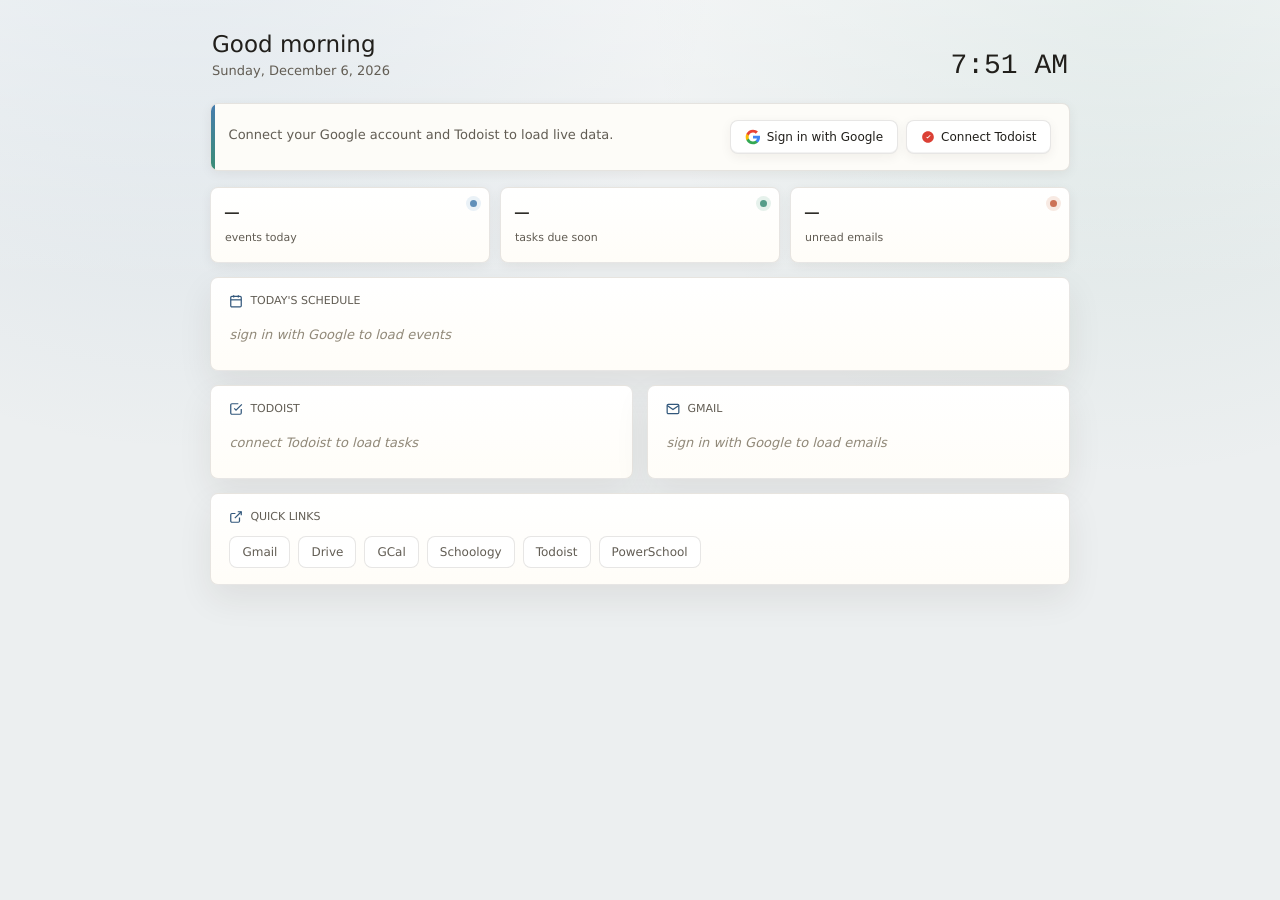
==== commit c8f9ffb1: "fix: update URLs in newtab.html and gmail.js, improve Todoist API endpoint, and enhance error handli" ====
--- a/index.html
+++ b/index.html
@@ -5,8 +5,6 @@
   <meta name="viewport" content="width=device-width, initial-scale=1.0" />
   <title>SAS Dashboard</title>
   <link rel="stylesheet" href="src/style.css" />
-  <link rel="preconnect" href="https://fonts.googleapis.com" />
-  <link href="https://fonts.googleapis.com/css2?family=DM+Sans:wght@400;500&amp;family=DM+Mono:wght@400;500&amp;display=swap" rel="stylesheet" />
 </head>
 <body>
   <div id="app">
--- a/src/style.css
+++ b/src/style.css
@@ -32,8 +32,8 @@
   --amber: #B47824;
   --amber-bg: #F7E9CD;
   --amber-text: #5B3A0E;
-  --font: 'DM Sans', system-ui, sans-serif;
-  --font-mono: 'DM Mono', monospace;
+  --font: system-ui, -apple-system, BlinkMacSystemFont, "Segoe UI", sans-serif;
+  --font-mono: ui-monospace, SFMono-Regular, Menlo, Monaco, Consolas, "Liberation Mono", "Courier New", monospace;
 }
 
 @media (prefers-color-scheme: dark) {
@@ -479,6 +479,41 @@
   vertical-align: 1px;
 }
 
+.schedule-toggle {
+  width: 100%;
+  min-height: 32px;
+  display: inline-flex;
+  align-items: center;
+  justify-content: center;
+  margin-top: 10px;
+  padding: 7px 12px;
+  border: 1px solid var(--border);
+  border-radius: var(--radius-md);
+  background: var(--surface-raised);
+  color: var(--text-secondary);
+  cursor: pointer;
+  font-size: 12px;
+  font-weight: 500;
+  transition:
+    background 0.16s ease,
+    border-color 0.16s ease,
+    color 0.16s ease,
+    box-shadow 0.16s ease,
+    transform 0.16s ease;
+}
+
+.schedule-toggle:hover {
+  background: var(--bg);
+  border-color: var(--border-hover);
+  color: var(--text);
+  box-shadow: var(--shadow-tiny);
+  transform: translateY(-1px);
+}
+
+.schedule-toggle:active {
+  transform: translateY(0);
+}
+
 /* Tasks */
 .task-row {
   display: grid;
